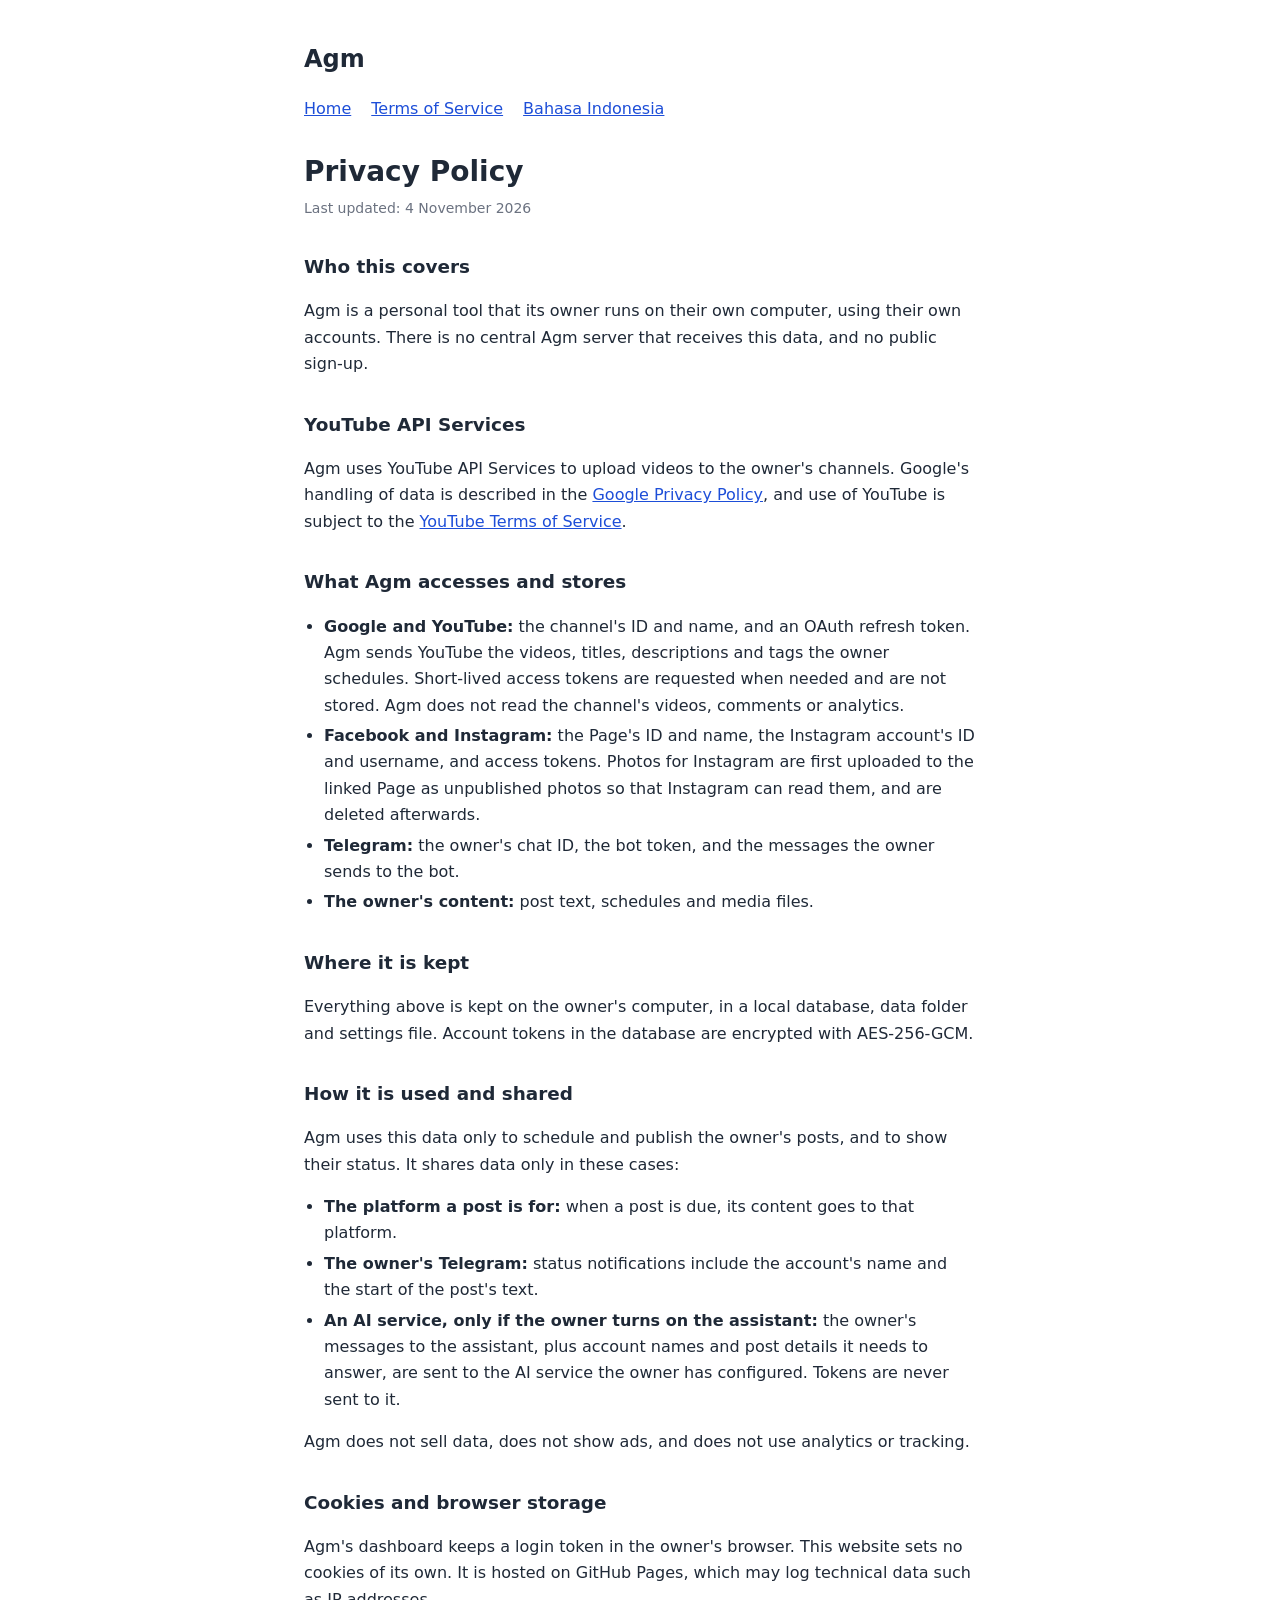
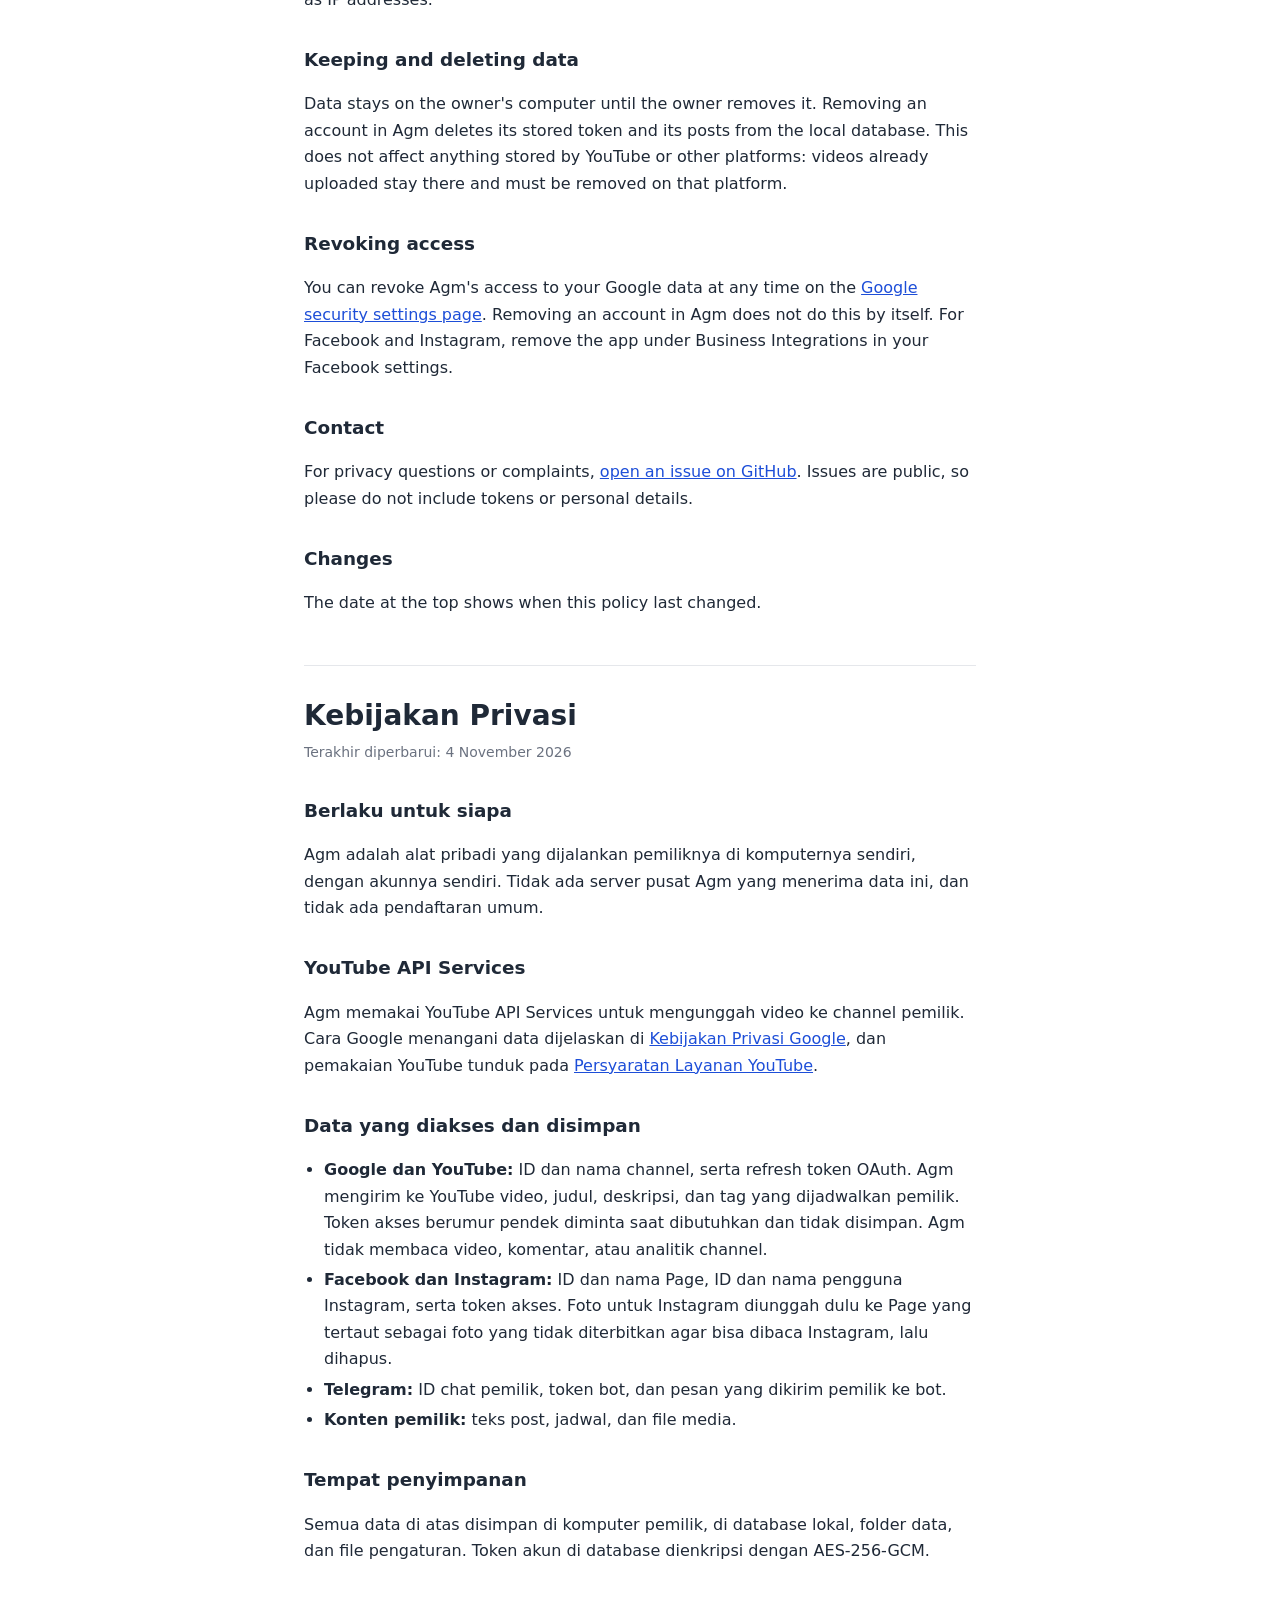
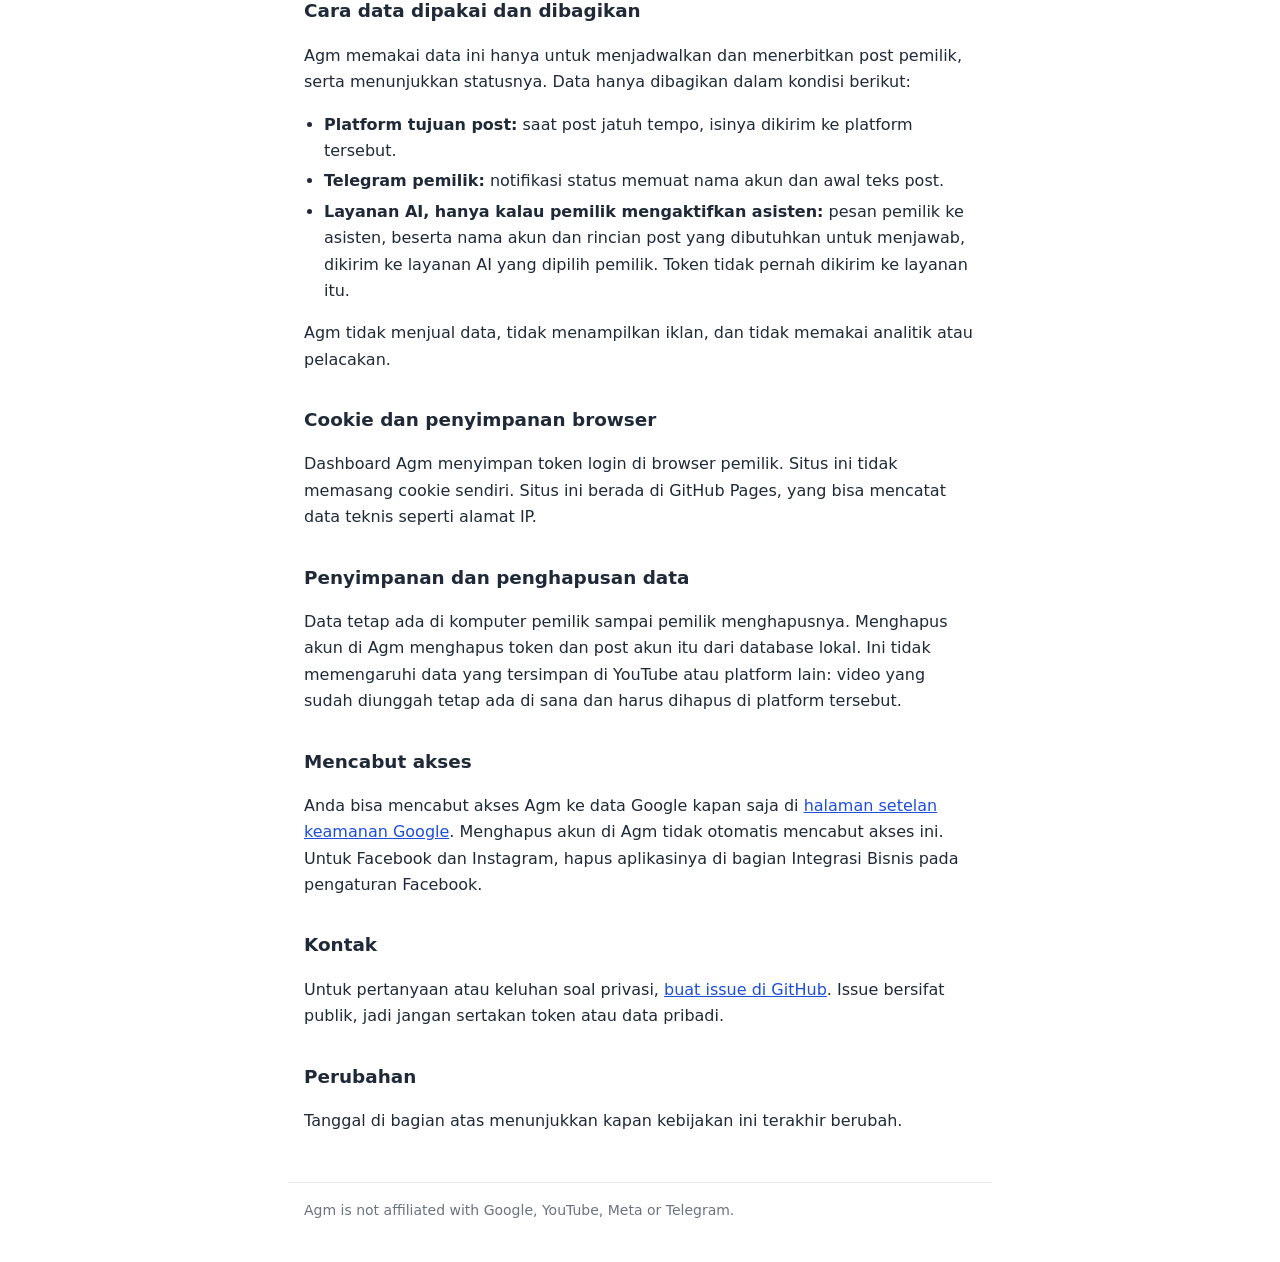
==== privacy.html @ 5116f242 "Add Agm home, privacy and terms pages Google's consent screen settings link to these pages.  Co-Auth" ====
<!doctype html>
<html lang="en">
<head>
  <meta charset="utf-8">
  <meta name="viewport" content="width=device-width, initial-scale=1">
  <title>Privacy Policy - Agm</title>
  <meta name="description" content="How Agm accesses, stores and shares data.">
  <link rel="stylesheet" href="style.css">
</head>
<body>
  <header>
    <a class="brand" href="./">Agm</a>
    <nav>
      <a href="./">Home</a>
      <a href="terms.html">Terms of Service</a>
      <a href="#id">Bahasa Indonesia</a>
    </nav>
  </header>

  <main>
    <h1>Privacy Policy</h1>
    <p class="updated">Last updated: 4 November 2026</p>

    <h2>Who this covers</h2>
    <p>Agm is a personal tool that its owner runs on their own computer, using their own accounts. There is no central Agm server that receives this data, and no public sign-up.</p>

    <h2>YouTube API Services</h2>
    <p>Agm uses YouTube API Services to upload videos to the owner's channels. Google's handling of data is described in the <a href="https://www.google.com/policies/privacy">Google Privacy Policy</a>, and use of YouTube is subject to the <a href="https://www.youtube.com/t/terms">YouTube Terms of Service</a>.</p>

    <h2>What Agm accesses and stores</h2>
    <ul>
      <li><strong>Google and YouTube:</strong> the channel's ID and name, and an OAuth refresh token. Agm sends YouTube the videos, titles, descriptions and tags the owner schedules. Short-lived access tokens are requested when needed and are not stored. Agm does not read the channel's videos, comments or analytics.</li>
      <li><strong>Facebook and Instagram:</strong> the Page's ID and name, the Instagram account's ID and username, and access tokens. Photos for Instagram are first uploaded to the linked Page as unpublished photos so that Instagram can read them, and are deleted afterwards.</li>
      <li><strong>Telegram:</strong> the owner's chat ID, the bot token, and the messages the owner sends to the bot.</li>
      <li><strong>The owner's content:</strong> post text, schedules and media files.</li>
    </ul>

    <h2>Where it is kept</h2>
    <p>Everything above is kept on the owner's computer, in a local database, data folder and settings file. Account tokens in the database are encrypted with AES-256-GCM.</p>

    <h2>How it is used and shared</h2>
    <p>Agm uses this data only to schedule and publish the owner's posts, and to show their status. It shares data only in these cases:</p>
    <ul>
      <li><strong>The platform a post is for:</strong> when a post is due, its content goes to that platform.</li>
      <li><strong>The owner's Telegram:</strong> status notifications include the account's name and the start of the post's text.</li>
      <li><strong>An AI service, only if the owner turns on the assistant:</strong> the owner's messages to the assistant, plus account names and post details it needs to answer, are sent to the AI service the owner has configured. Tokens are never sent to it.</li>
    </ul>
    <p>Agm does not sell data, does not show ads, and does not use analytics or tracking.</p>

    <h2>Cookies and browser storage</h2>
    <p>Agm's dashboard keeps a login token in the owner's browser. This website sets no cookies of its own. It is hosted on GitHub Pages, which may log technical data such as IP addresses.</p>

    <h2>Keeping and deleting data</h2>
    <p>Data stays on the owner's computer until the owner removes it. Removing an account in Agm deletes its stored token and its posts from the local database. This does not affect anything stored by YouTube or other platforms: videos already uploaded stay there and must be removed on that platform.</p>

    <h2>Revoking access</h2>
    <p>You can revoke Agm's access to your Google data at any time on the <a href="https://security.google.com/settings/security/permissions">Google security settings page</a>. Removing an account in Agm does not do this by itself. For Facebook and Instagram, remove the app under Business Integrations in your Facebook settings.</p>

    <h2>Contact</h2>
    <p>For privacy questions or complaints, <a href="https://github.com/dadisp/dadisp.github.io/issues">open an issue on GitHub</a>. Issues are public, so please do not include tokens or personal details.</p>

    <h2>Changes</h2>
    <p>The date at the top shows when this policy last changed.</p>

    <section class="lang" id="id" lang="id">
      <h1>Kebijakan Privasi</h1>
      <p class="updated">Terakhir diperbarui: 4 November 2026</p>

      <h2>Berlaku untuk siapa</h2>
      <p>Agm adalah alat pribadi yang dijalankan pemiliknya di komputernya sendiri, dengan akunnya sendiri. Tidak ada server pusat Agm yang menerima data ini, dan tidak ada pendaftaran umum.</p>

      <h2>YouTube API Services</h2>
      <p>Agm memakai YouTube API Services untuk mengunggah video ke channel pemilik. Cara Google menangani data dijelaskan di <a href="https://www.google.com/policies/privacy">Kebijakan Privasi Google</a>, dan pemakaian YouTube tunduk pada <a href="https://www.youtube.com/t/terms">Persyaratan Layanan YouTube</a>.</p>

      <h2>Data yang diakses dan disimpan</h2>
      <ul>
        <li><strong>Google dan YouTube:</strong> ID dan nama channel, serta refresh token OAuth. Agm mengirim ke YouTube video, judul, deskripsi, dan tag yang dijadwalkan pemilik. Token akses berumur pendek diminta saat dibutuhkan dan tidak disimpan. Agm tidak membaca video, komentar, atau analitik channel.</li>
        <li><strong>Facebook dan Instagram:</strong> ID dan nama Page, ID dan nama pengguna Instagram, serta token akses. Foto untuk Instagram diunggah dulu ke Page yang tertaut sebagai foto yang tidak diterbitkan agar bisa dibaca Instagram, lalu dihapus.</li>
        <li><strong>Telegram:</strong> ID chat pemilik, token bot, dan pesan yang dikirim pemilik ke bot.</li>
        <li><strong>Konten pemilik:</strong> teks post, jadwal, dan file media.</li>
      </ul>

      <h2>Tempat penyimpanan</h2>
      <p>Semua data di atas disimpan di komputer pemilik, di database lokal, folder data, dan file pengaturan. Token akun di database dienkripsi dengan AES-256-GCM.</p>

      <h2>Cara data dipakai dan dibagikan</h2>
      <p>Agm memakai data ini hanya untuk menjadwalkan dan menerbitkan post pemilik, serta menunjukkan statusnya. Data hanya dibagikan dalam kondisi berikut:</p>
      <ul>
        <li><strong>Platform tujuan post:</strong> saat post jatuh tempo, isinya dikirim ke platform tersebut.</li>
        <li><strong>Telegram pemilik:</strong> notifikasi status memuat nama akun dan awal teks post.</li>
        <li><strong>Layanan AI, hanya kalau pemilik mengaktifkan asisten:</strong> pesan pemilik ke asisten, beserta nama akun dan rincian post yang dibutuhkan untuk menjawab, dikirim ke layanan AI yang dipilih pemilik. Token tidak pernah dikirim ke layanan itu.</li>
      </ul>
      <p>Agm tidak menjual data, tidak menampilkan iklan, dan tidak memakai analitik atau pelacakan.</p>

      <h2>Cookie dan penyimpanan browser</h2>
      <p>Dashboard Agm menyimpan token login di browser pemilik. Situs ini tidak memasang cookie sendiri. Situs ini berada di GitHub Pages, yang bisa mencatat data teknis seperti alamat IP.</p>

      <h2>Penyimpanan dan penghapusan data</h2>
      <p>Data tetap ada di komputer pemilik sampai pemilik menghapusnya. Menghapus akun di Agm menghapus token dan post akun itu dari database lokal. Ini tidak memengaruhi data yang tersimpan di YouTube atau platform lain: video yang sudah diunggah tetap ada di sana dan harus dihapus di platform tersebut.</p>

      <h2>Mencabut akses</h2>
      <p>Anda bisa mencabut akses Agm ke data Google kapan saja di <a href="https://security.google.com/settings/security/permissions">halaman setelan keamanan Google</a>. Menghapus akun di Agm tidak otomatis mencabut akses ini. Untuk Facebook dan Instagram, hapus aplikasinya di bagian Integrasi Bisnis pada pengaturan Facebook.</p>

      <h2>Kontak</h2>
      <p>Untuk pertanyaan atau keluhan soal privasi, <a href="https://github.com/dadisp/dadisp.github.io/issues">buat issue di GitHub</a>. Issue bersifat publik, jadi jangan sertakan token atau data pribadi.</p>

      <h2>Perubahan</h2>
      <p>Tanggal di bagian atas menunjukkan kapan kebijakan ini terakhir berubah.</p>
    </section>
  </main>

  <footer>
    Agm is not affiliated with Google, YouTube, Meta or Telegram.
  </footer>
</body>
</html>
---- style.css ----
:root {
  color-scheme: light dark;
  --bg: #ffffff;
  --text: #1f2937;
  --muted: #6b7280;
  --line: #e5e7eb;
  --accent: #1d4ed8;
}

@media (prefers-color-scheme: dark) {
  :root {
    --bg: #111827;
    --text: #e5e7eb;
    --muted: #9ca3af;
    --line: #374151;
    --accent: #93c5fd;
  }
}

* { box-sizing: border-box; }

body {
  margin: 0;
  background: var(--bg);
  color: var(--text);
  font: 16px/1.65 system-ui, -apple-system, "Segoe UI", Roboto, sans-serif;
}

main, header, footer {
  max-width: 44rem;
  margin: 0 auto;
  padding: 0 16px;
}

header { padding-top: 2.5rem; }

.brand {
  color: var(--text);
  font-size: 1.5rem;
  font-weight: 700;
  text-decoration: none;
}

.tagline { margin: 0.25rem 0 0; color: var(--muted); }

nav { margin-top: 1rem; display: flex; flex-wrap: wrap; gap: 0.25rem 1.25rem; }

h1 { font-size: 1.75rem; line-height: 1.25; margin: 2rem 0 0.5rem; }
h2 { font-size: 1.15rem; margin: 2rem 0 0.5rem; }

.updated { color: var(--muted); font-size: 0.875rem; margin: 0; }

.lang {
  border-top: 1px solid var(--line);
  margin-top: 3rem;
}

a { color: var(--accent); overflow-wrap: anywhere; }

ul { padding-left: 1.25rem; }
li { margin: 0.25rem 0; }

footer {
  border-top: 1px solid var(--line);
  margin-top: 3rem;
  padding-top: 1rem;
  padding-bottom: 2.5rem;
  color: var(--muted);
  font-size: 0.875rem;
}
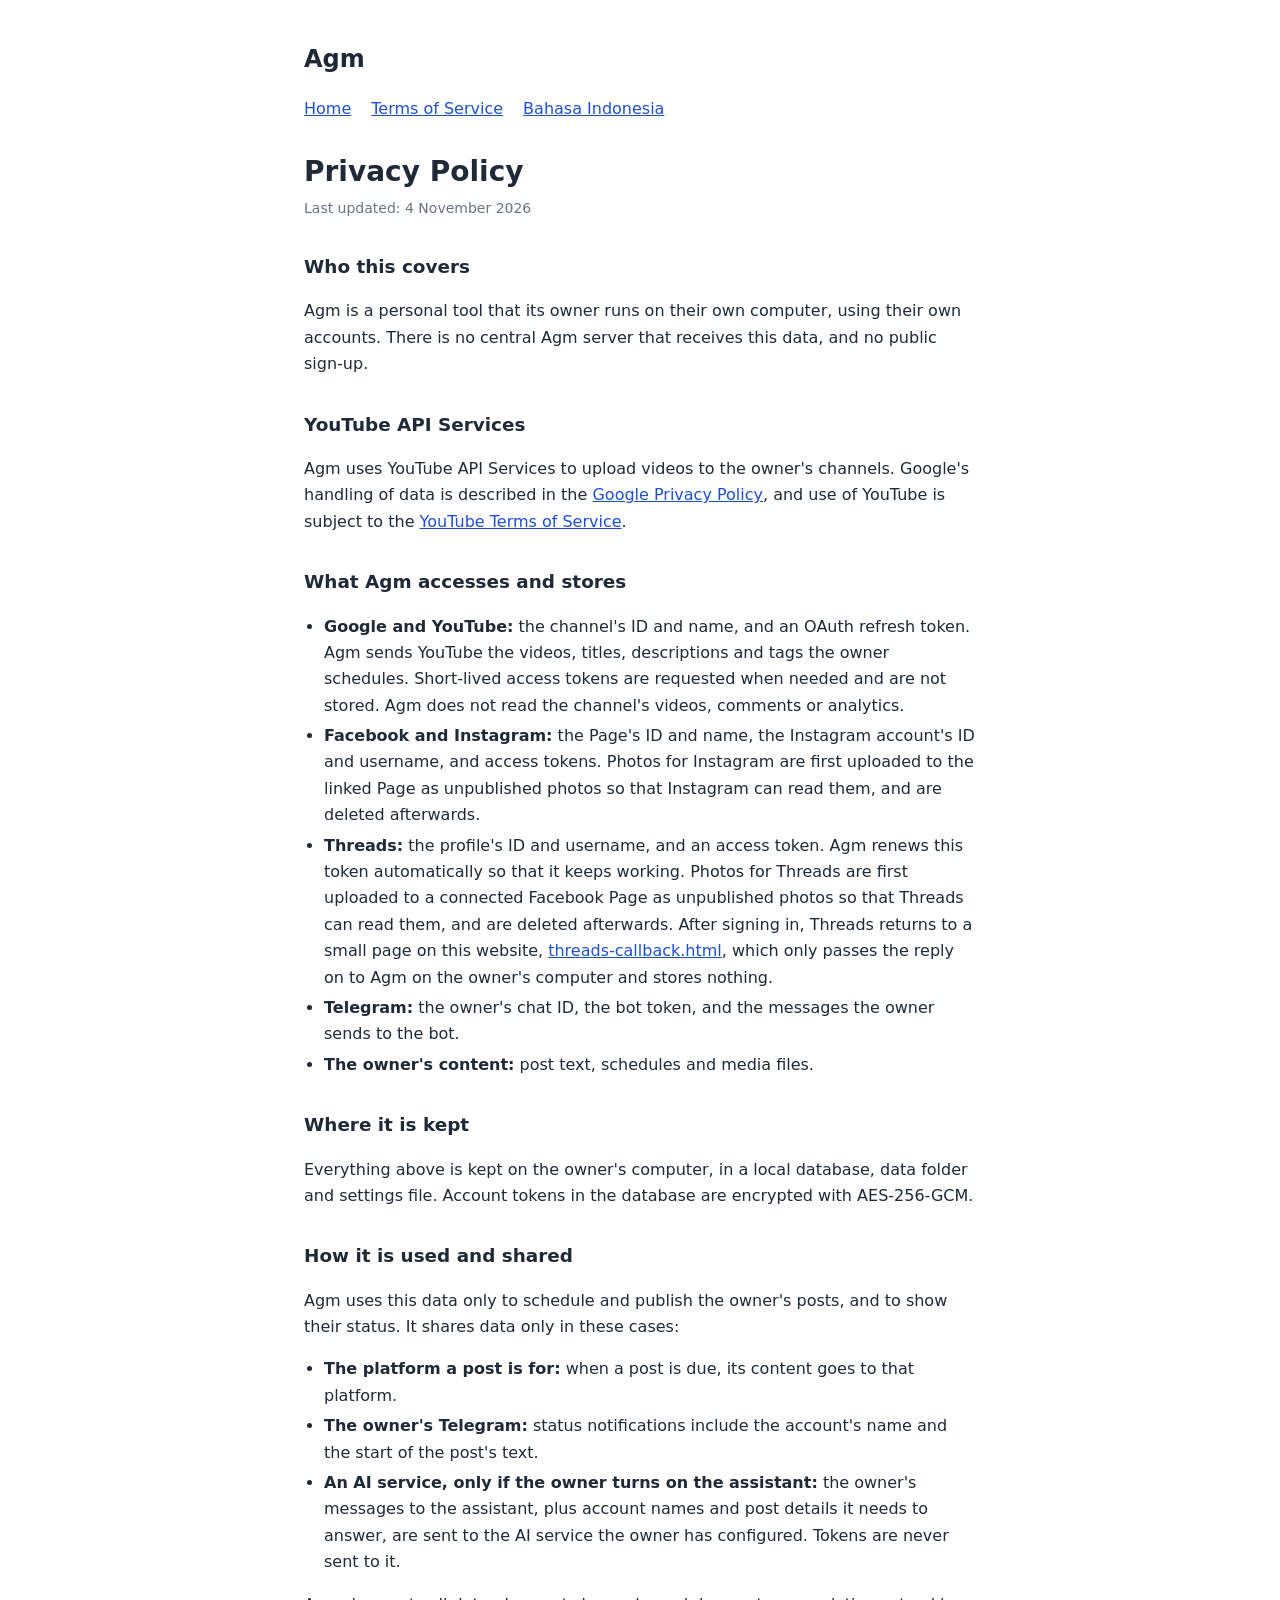
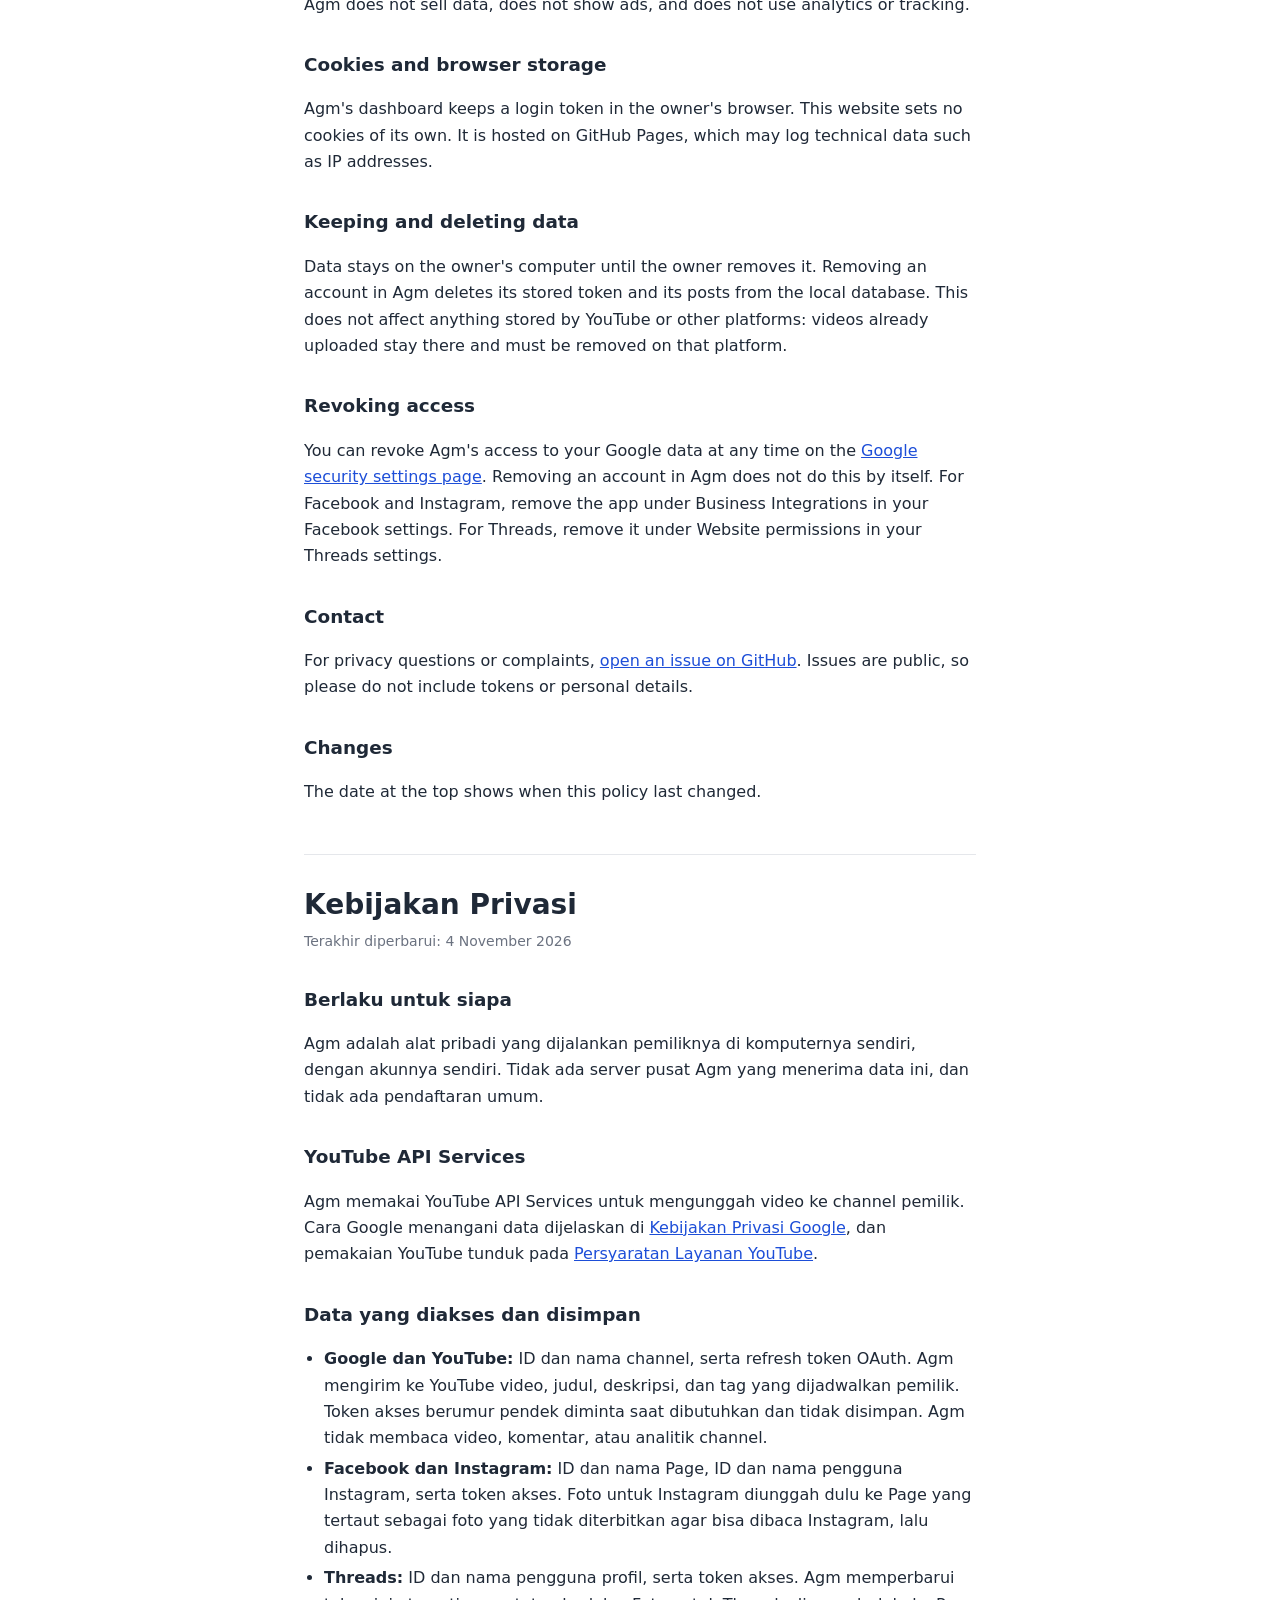
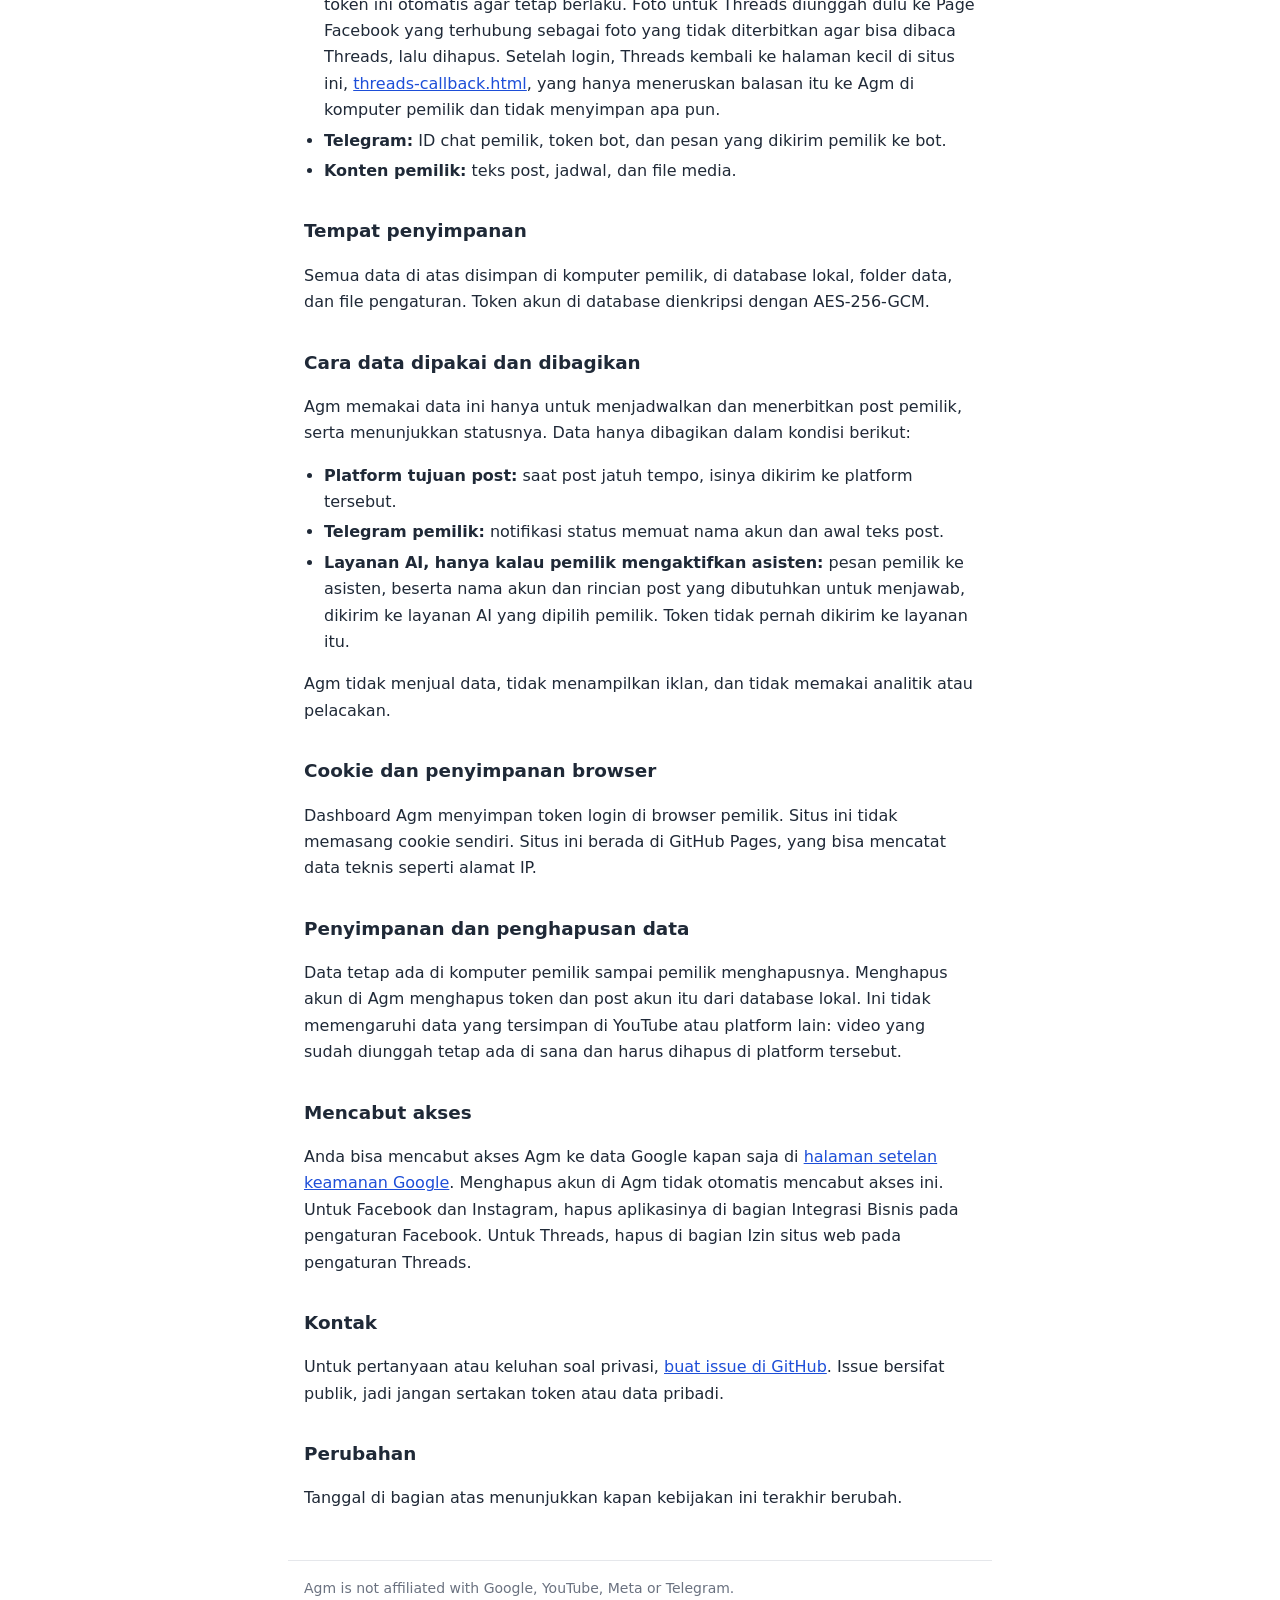
==== commit 64ac2ecd: "Add Threads to the pages, and its sign-in relay Threads sends its sign-in reply to a public address," ====
--- a/privacy.html
+++ b/privacy.html
@@ -31,6 +31,7 @@
     <ul>
       <li><strong>Google and YouTube:</strong> the channel's ID and name, and an OAuth refresh token. Agm sends YouTube the videos, titles, descriptions and tags the owner schedules. Short-lived access tokens are requested when needed and are not stored. Agm does not read the channel's videos, comments or analytics.</li>
       <li><strong>Facebook and Instagram:</strong> the Page's ID and name, the Instagram account's ID and username, and access tokens. Photos for Instagram are first uploaded to the linked Page as unpublished photos so that Instagram can read them, and are deleted afterwards.</li>
+      <li><strong>Threads:</strong> the profile's ID and username, and an access token. Agm renews this token automatically so that it keeps working. Photos for Threads are first uploaded to a connected Facebook Page as unpublished photos so that Threads can read them, and are deleted afterwards. After signing in, Threads returns to a small page on this website, <a href="threads-callback.html">threads-callback.html</a>, which only passes the reply on to Agm on the owner's computer and stores nothing.</li>
       <li><strong>Telegram:</strong> the owner's chat ID, the bot token, and the messages the owner sends to the bot.</li>
       <li><strong>The owner's content:</strong> post text, schedules and media files.</li>
     </ul>
@@ -54,7 +55,7 @@
     <p>Data stays on the owner's computer until the owner removes it. Removing an account in Agm deletes its stored token and its posts from the local database. This does not affect anything stored by YouTube or other platforms: videos already uploaded stay there and must be removed on that platform.</p>
 
     <h2>Revoking access</h2>
-    <p>You can revoke Agm's access to your Google data at any time on the <a href="https://security.google.com/settings/security/permissions">Google security settings page</a>. Removing an account in Agm does not do this by itself. For Facebook and Instagram, remove the app under Business Integrations in your Facebook settings.</p>
+    <p>You can revoke Agm's access to your Google data at any time on the <a href="https://security.google.com/settings/security/permissions">Google security settings page</a>. Removing an account in Agm does not do this by itself. For Facebook and Instagram, remove the app under Business Integrations in your Facebook settings. For Threads, remove it under Website permissions in your Threads settings.</p>
 
     <h2>Contact</h2>
     <p>For privacy questions or complaints, <a href="https://github.com/dadisp/dadisp.github.io/issues">open an issue on GitHub</a>. Issues are public, so please do not include tokens or personal details.</p>
@@ -76,6 +77,7 @@
       <ul>
         <li><strong>Google dan YouTube:</strong> ID dan nama channel, serta refresh token OAuth. Agm mengirim ke YouTube video, judul, deskripsi, dan tag yang dijadwalkan pemilik. Token akses berumur pendek diminta saat dibutuhkan dan tidak disimpan. Agm tidak membaca video, komentar, atau analitik channel.</li>
         <li><strong>Facebook dan Instagram:</strong> ID dan nama Page, ID dan nama pengguna Instagram, serta token akses. Foto untuk Instagram diunggah dulu ke Page yang tertaut sebagai foto yang tidak diterbitkan agar bisa dibaca Instagram, lalu dihapus.</li>
+        <li><strong>Threads:</strong> ID dan nama pengguna profil, serta token akses. Agm memperbarui token ini otomatis agar tetap berlaku. Foto untuk Threads diunggah dulu ke Page Facebook yang terhubung sebagai foto yang tidak diterbitkan agar bisa dibaca Threads, lalu dihapus. Setelah login, Threads kembali ke halaman kecil di situs ini, <a href="threads-callback.html">threads-callback.html</a>, yang hanya meneruskan balasan itu ke Agm di komputer pemilik dan tidak menyimpan apa pun.</li>
         <li><strong>Telegram:</strong> ID chat pemilik, token bot, dan pesan yang dikirim pemilik ke bot.</li>
         <li><strong>Konten pemilik:</strong> teks post, jadwal, dan file media.</li>
       </ul>
@@ -99,7 +101,7 @@
       <p>Data tetap ada di komputer pemilik sampai pemilik menghapusnya. Menghapus akun di Agm menghapus token dan post akun itu dari database lokal. Ini tidak memengaruhi data yang tersimpan di YouTube atau platform lain: video yang sudah diunggah tetap ada di sana dan harus dihapus di platform tersebut.</p>
 
       <h2>Mencabut akses</h2>
-      <p>Anda bisa mencabut akses Agm ke data Google kapan saja di <a href="https://security.google.com/settings/security/permissions">halaman setelan keamanan Google</a>. Menghapus akun di Agm tidak otomatis mencabut akses ini. Untuk Facebook dan Instagram, hapus aplikasinya di bagian Integrasi Bisnis pada pengaturan Facebook.</p>
+      <p>Anda bisa mencabut akses Agm ke data Google kapan saja di <a href="https://security.google.com/settings/security/permissions">halaman setelan keamanan Google</a>. Menghapus akun di Agm tidak otomatis mencabut akses ini. Untuk Facebook dan Instagram, hapus aplikasinya di bagian Integrasi Bisnis pada pengaturan Facebook. Untuk Threads, hapus di bagian Izin situs web pada pengaturan Threads.</p>
 
       <h2>Kontak</h2>
       <p>Untuk pertanyaan atau keluhan soal privasi, <a href="https://github.com/dadisp/dadisp.github.io/issues">buat issue di GitHub</a>. Issue bersifat publik, jadi jangan sertakan token atau data pribadi.</p>
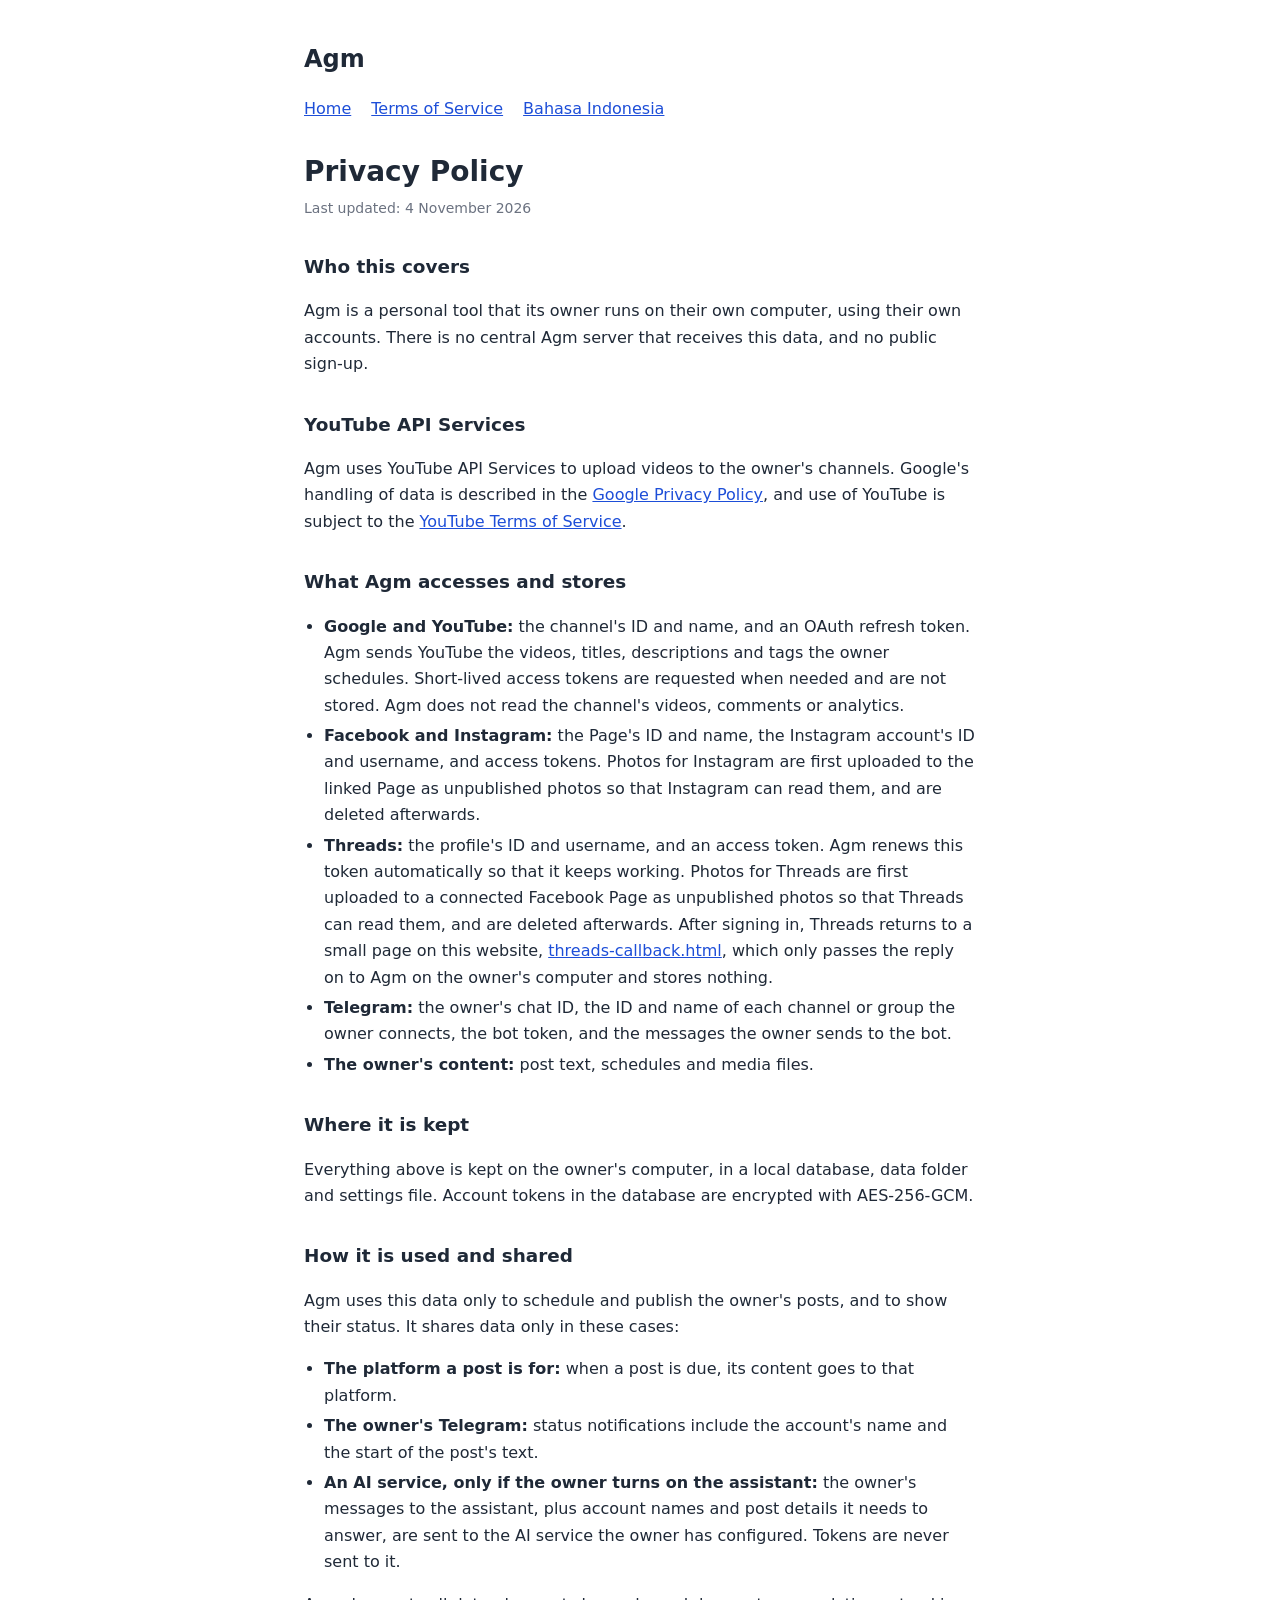
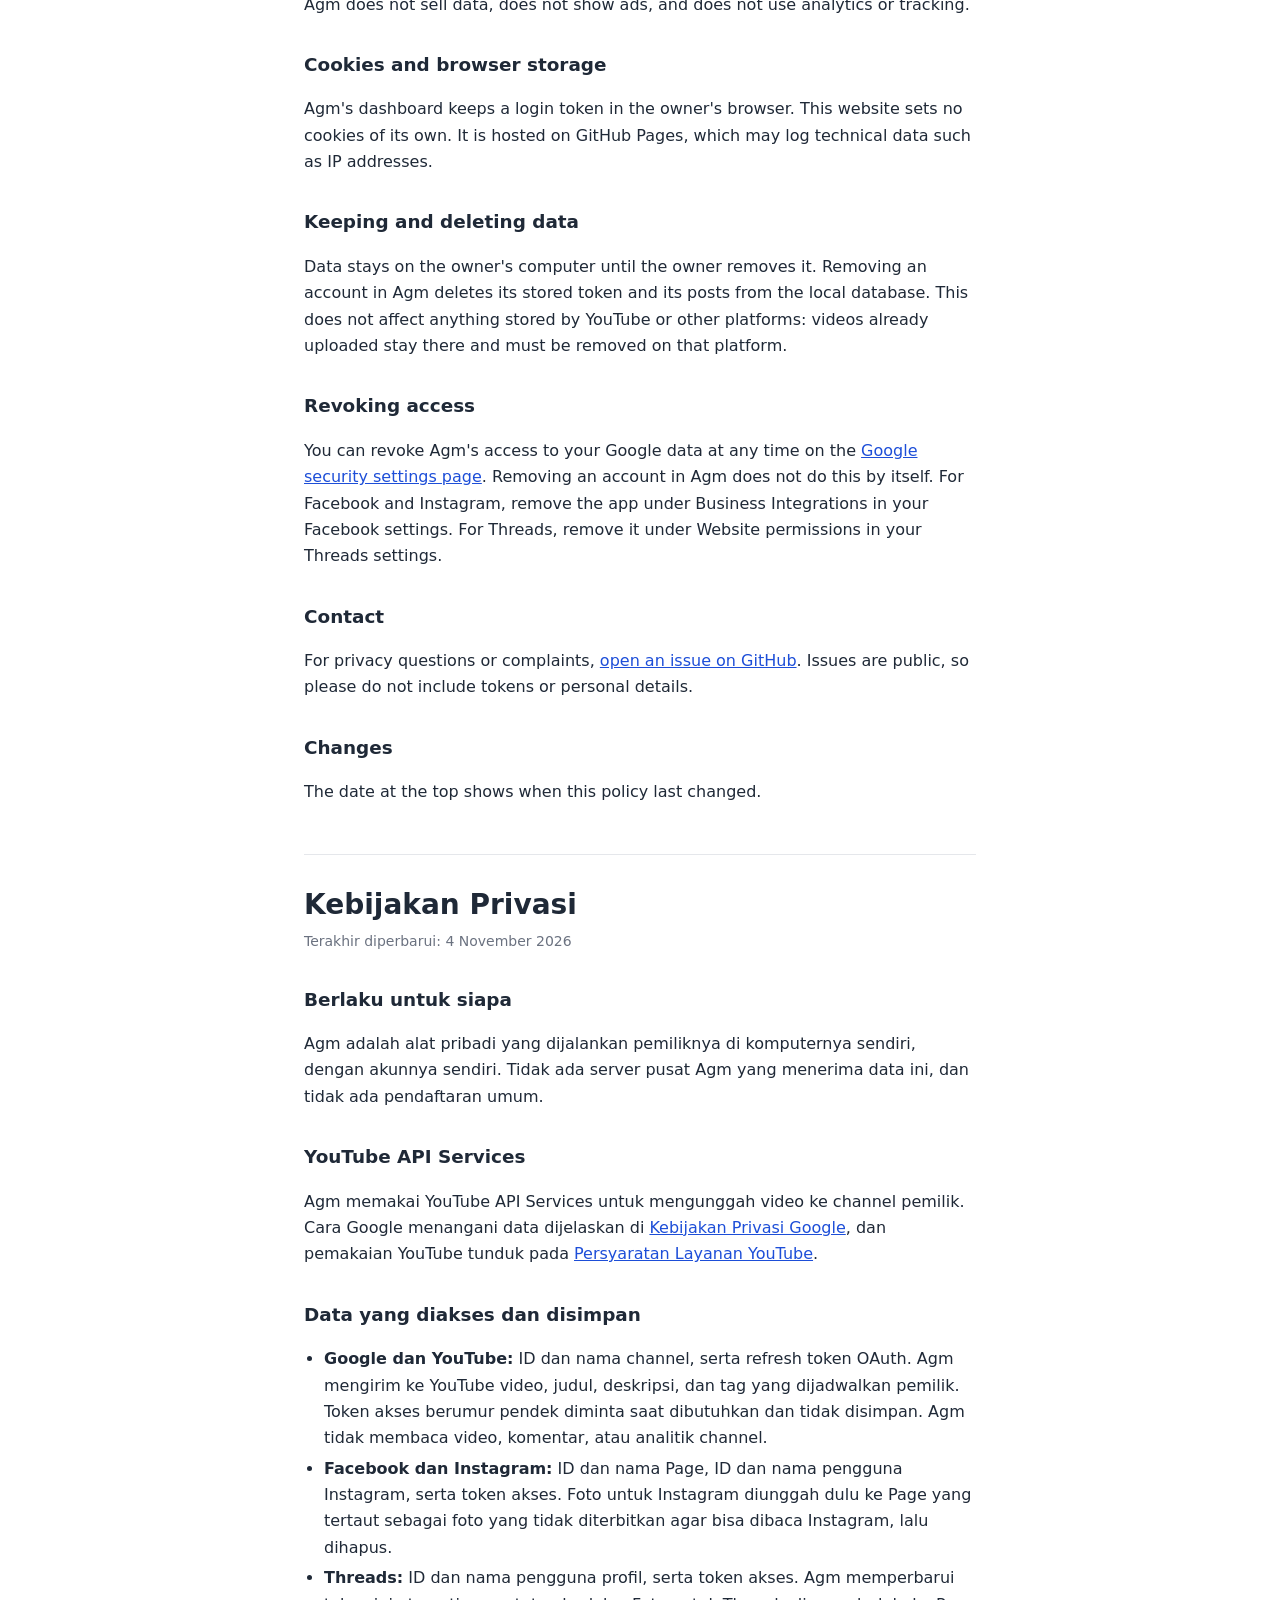
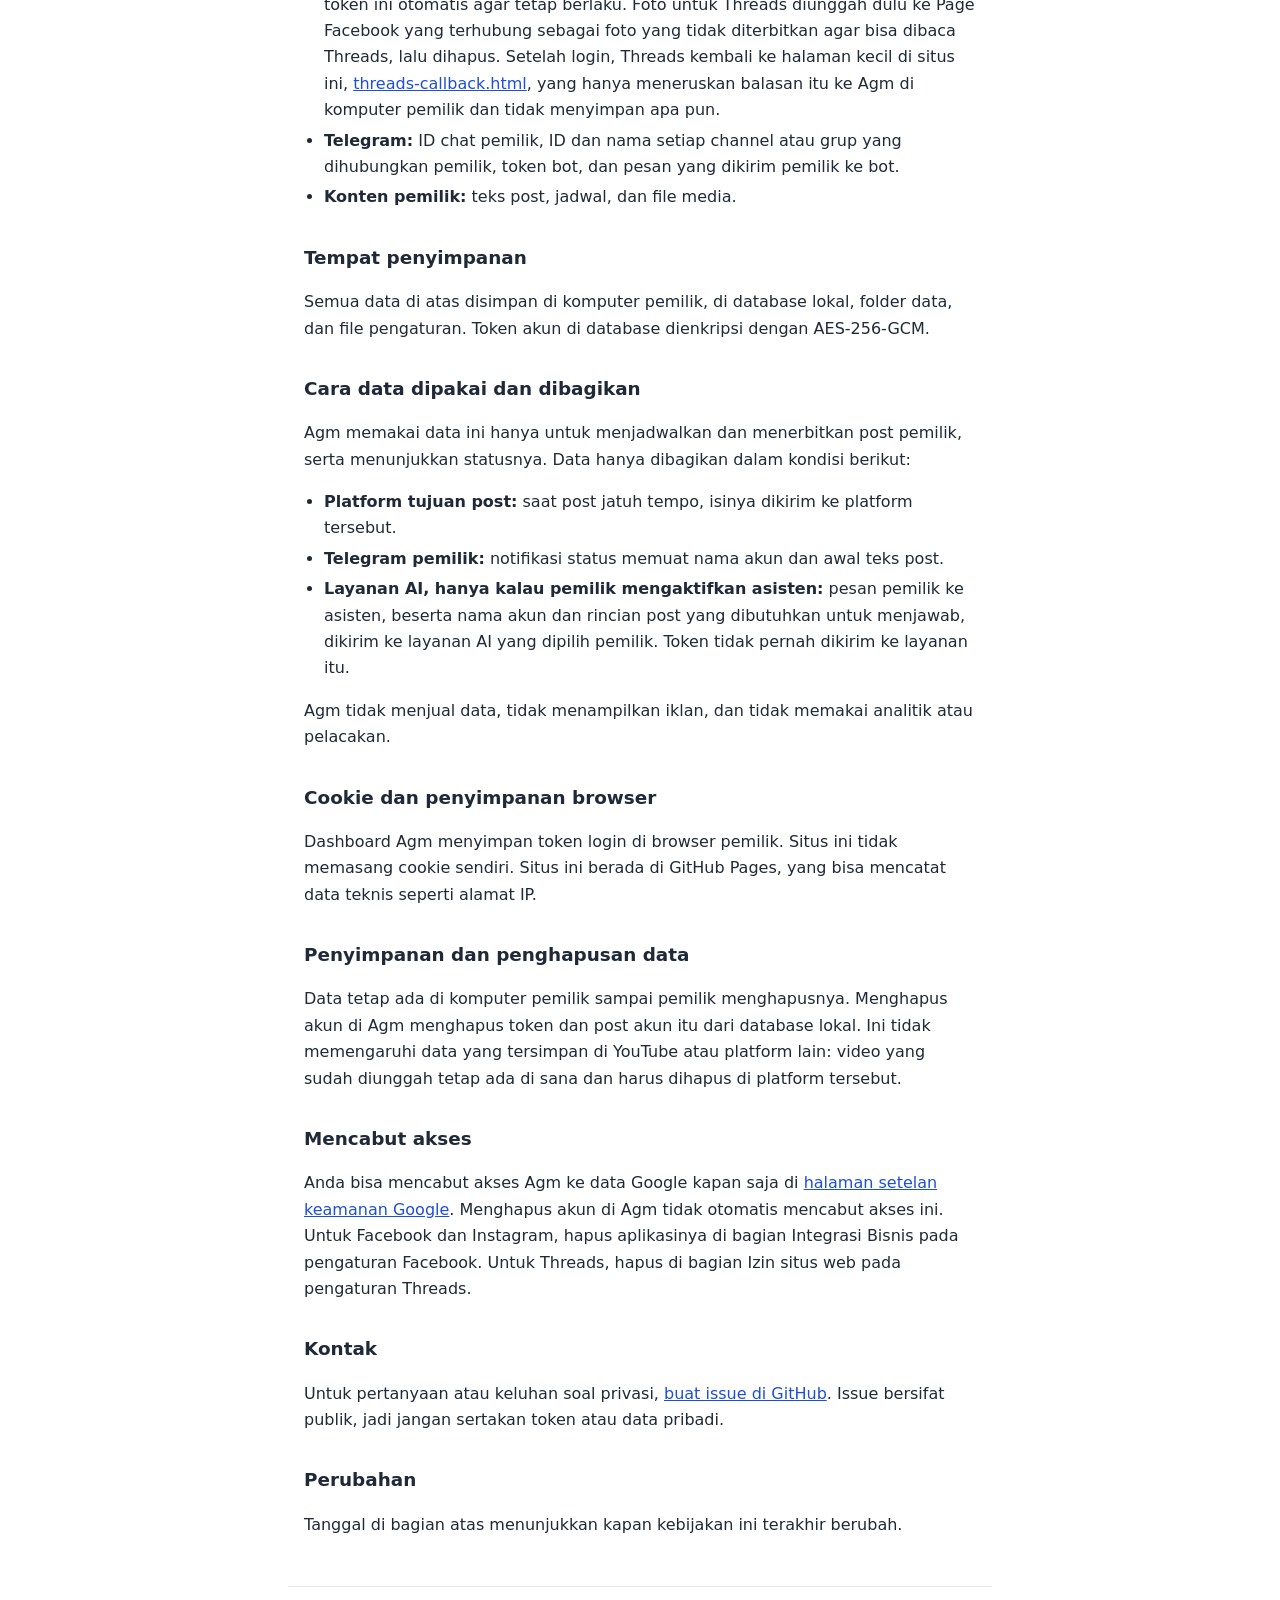
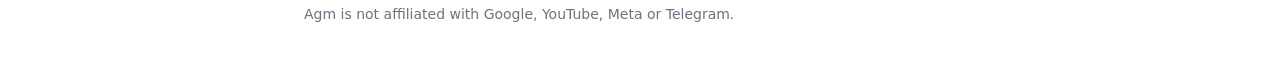
==== commit bf607370: "Mention connected Telegram channels in the privacy policy Co-Authored-By: Claude Opus 5.5 <noreply@a" ====
--- a/privacy.html
+++ b/privacy.html
@@ -32,7 +32,7 @@
       <li><strong>Google and YouTube:</strong> the channel's ID and name, and an OAuth refresh token. Agm sends YouTube the videos, titles, descriptions and tags the owner schedules. Short-lived access tokens are requested when needed and are not stored. Agm does not read the channel's videos, comments or analytics.</li>
       <li><strong>Facebook and Instagram:</strong> the Page's ID and name, the Instagram account's ID and username, and access tokens. Photos for Instagram are first uploaded to the linked Page as unpublished photos so that Instagram can read them, and are deleted afterwards.</li>
       <li><strong>Threads:</strong> the profile's ID and username, and an access token. Agm renews this token automatically so that it keeps working. Photos for Threads are first uploaded to a connected Facebook Page as unpublished photos so that Threads can read them, and are deleted afterwards. After signing in, Threads returns to a small page on this website, <a href="threads-callback.html">threads-callback.html</a>, which only passes the reply on to Agm on the owner's computer and stores nothing.</li>
-      <li><strong>Telegram:</strong> the owner's chat ID, the bot token, and the messages the owner sends to the bot.</li>
+      <li><strong>Telegram:</strong> the owner's chat ID, the ID and name of each channel or group the owner connects, the bot token, and the messages the owner sends to the bot.</li>
       <li><strong>The owner's content:</strong> post text, schedules and media files.</li>
     </ul>
 
@@ -78,7 +78,7 @@
         <li><strong>Google dan YouTube:</strong> ID dan nama channel, serta refresh token OAuth. Agm mengirim ke YouTube video, judul, deskripsi, dan tag yang dijadwalkan pemilik. Token akses berumur pendek diminta saat dibutuhkan dan tidak disimpan. Agm tidak membaca video, komentar, atau analitik channel.</li>
         <li><strong>Facebook dan Instagram:</strong> ID dan nama Page, ID dan nama pengguna Instagram, serta token akses. Foto untuk Instagram diunggah dulu ke Page yang tertaut sebagai foto yang tidak diterbitkan agar bisa dibaca Instagram, lalu dihapus.</li>
         <li><strong>Threads:</strong> ID dan nama pengguna profil, serta token akses. Agm memperbarui token ini otomatis agar tetap berlaku. Foto untuk Threads diunggah dulu ke Page Facebook yang terhubung sebagai foto yang tidak diterbitkan agar bisa dibaca Threads, lalu dihapus. Setelah login, Threads kembali ke halaman kecil di situs ini, <a href="threads-callback.html">threads-callback.html</a>, yang hanya meneruskan balasan itu ke Agm di komputer pemilik dan tidak menyimpan apa pun.</li>
-        <li><strong>Telegram:</strong> ID chat pemilik, token bot, dan pesan yang dikirim pemilik ke bot.</li>
+        <li><strong>Telegram:</strong> ID chat pemilik, ID dan nama setiap channel atau grup yang dihubungkan pemilik, token bot, dan pesan yang dikirim pemilik ke bot.</li>
         <li><strong>Konten pemilik:</strong> teks post, jadwal, dan file media.</li>
       </ul>
 
